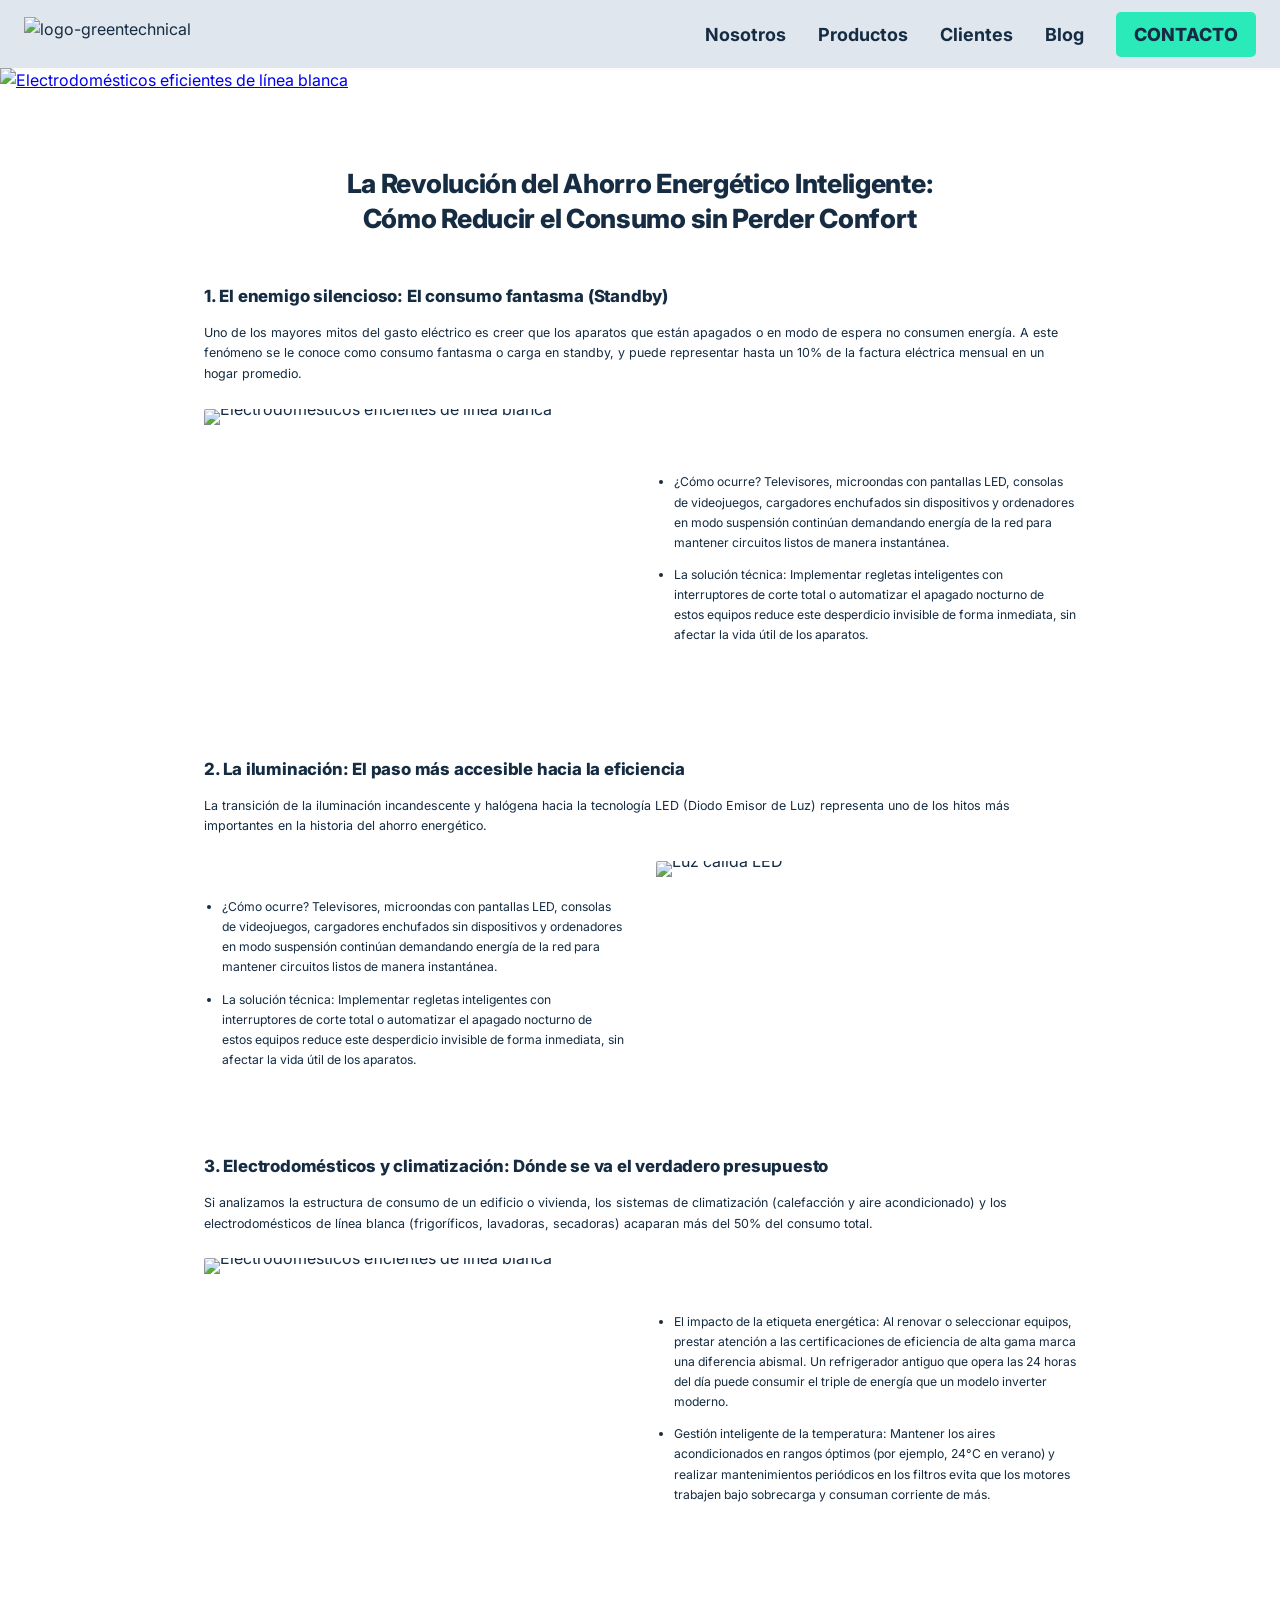
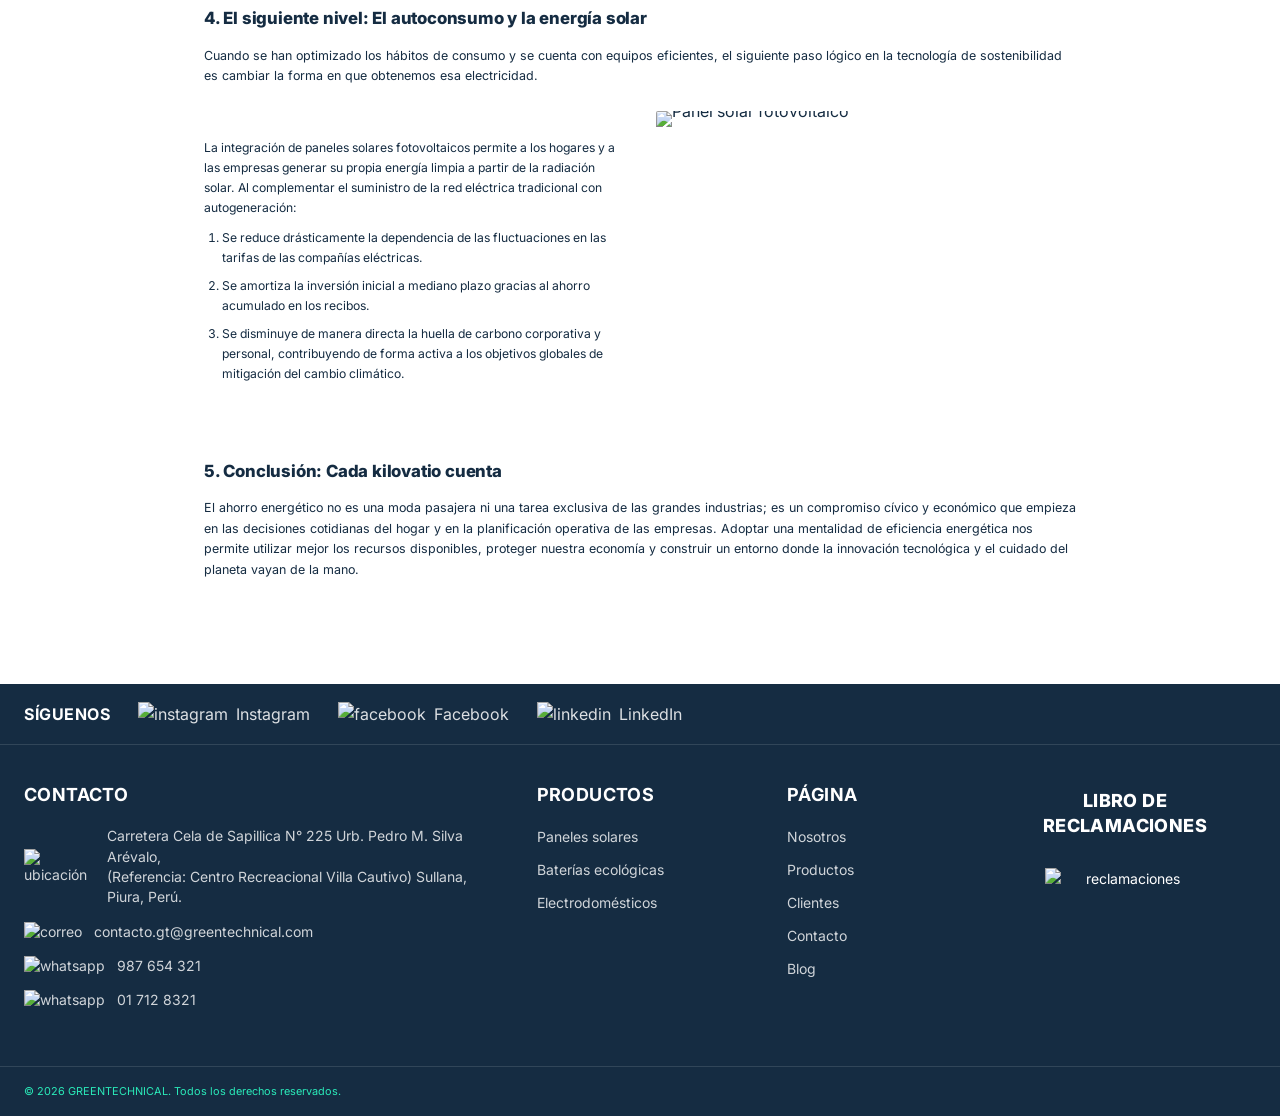
==== blog.html @ 056d5990 "Initial commit" ====
<!DOCTYPE html>
<html lang="es">
<head>
  <meta charset="UTF-8">
  <meta name="viewport" content="width=device-width, initial-scale=1.0">
  <title>GreenTechnical - Innovación Tecnológica Sostenible</title>
  <!-- Tipografía Google Fonts -->
  <link rel="preconnect" href="https://fonts.googleapis.com">
  <link rel="preconnect" href="https://fonts.gstatic.com" crossorigin>
  <link href="https://fonts.googleapis.com/css2?family=Inter:wght@300;400;500;600;700;800&display=swap" rel="stylesheet">
  <link rel="stylesheet" href="styles.css">
</head>
<body>

  <!-- ================= HEADER / NAVBAR ================= -->
  <header class="navbar">
    <div class="container navbar-content">
      <a href="index.html#logo" class="logo">
        <img src="img/LOGO-GT.png" alt="logo-greentechnical" class="logo">
      </a>

      <!-- Control Menú Hamburguesa (Solo CSS para Tablet/Mobile) -->
      <input type="checkbox" id="nav-toggle" class="nav-toggle" aria-label="Abrir menú de navegación">
      <label for="nav-toggle" class="nav-toggle-label">
        <span></span>
        <span></span>
        <span></span>
      </label>

      <nav class="nav-links">
        <a href="index.html#nosotros">Nosotros</a>
        <a href="index.html#productos">Productos</a>
        <a href="index.html#clientes">Clientes</a>
        <a href="#blog">Blog</a>
        <a href="index.html#contacto" class="btn-contacto-nav">CONTACTO</a>
      </nav>
    </div>
  </header>

<!-- ================= CONTENIDO PRINCIPAL DEL BLOG ================= -->
      <section>
          <a href="index.html#productos">
            <img src="img/BANNER.jpeg" alt="Electrodomésticos eficientes de línea blanca" class="banner-image">   
          </a>
      </section>
      <main class="blog-main">
        <article class="blog-container">

      <!-- Título Principal del Artículo -->
      <header class="blog-header">
        <h1 class="blog-title">
          La Revolución del Ahorro Energético Inteligente:<br>
          Cómo Reducir el Consumo sin Perder Confort
        </h1>
      </header>


      <!-- SECCIÓN 1: Imagen Izquierda / Texto Derecha -->
      <section class="blog-section">
        <h2 class="blog-subtitle">1. El enemigo silencioso: El consumo fantasma (Standby)</h2>
        <p class="blog-lead">
          Uno de los mayores mitos del gasto eléctrico es creer que los aparatos que están apagados o en modo de espera no consumen energía. A este fenómeno se le conoce como consumo fantasma o carga en standby, y puede representar hasta un 10% de la factura eléctrica mensual en un hogar promedio.
        </p>

        <div class="blog-row">
            <div class="blog-media">
            <img src="img/consumo-fantasma.png" alt="Electrodomésticos eficientes de línea blanca">
          </div>
          <div class="blog-text">
            <ul class="blog-list">
              <li>
                ¿Cómo ocurre? Televisores, microondas con pantallas LED, consolas de videojuegos, cargadores enchufados sin dispositivos y ordenadores en modo suspensión continúan demandando energía de la red para mantener circuitos listos de manera instantánea.
              </li>
              <li>
                La solución técnica: Implementar regletas inteligentes con interruptores de corte total o automatizar el apagado nocturno de estos equipos reduce este desperdicio invisible de forma inmediata, sin afectar la vida útil de los aparatos.
              </li>
            </ul>
          </div>
        </div>
      </section>

      <!-- SECCIÓN 2: Texto Izquierda / Imagen Derecha -->
      <section class="blog-section">
        <h2 class="blog-subtitle">2. La iluminación: El paso más accesible hacia la eficiencia</h2>
        <p class="blog-lead">
          La transición de la iluminación incandescente y halógena hacia la tecnología LED (Diodo Emisor de Luz) representa uno de los hitos más importantes en la historia del ahorro energético.
        </p>

        <div class="blog-row row-reverse-desktop">
          <div class="blog-text">
            <ul class="blog-list">
              <li>
                ¿Cómo ocurre? Televisores, microondas con pantallas LED, consolas de videojuegos, cargadores enchufados sin dispositivos y ordenadores en modo suspensión continúan demandando energía de la red para mantener circuitos listos de manera instantánea.
              </li>
              <li>
                La solución técnica: Implementar regletas inteligentes con interruptores de corte total o automatizar el apagado nocturno de estos equipos reduce este desperdicio invisible de forma inmediata, sin afectar la vida útil de los aparatos.
              </li>
            </ul>
          </div>

          <div class="blog-media">
            <!-- Composición de 3 paneles de temperatura de color LED (Cálida, Neutra, Fría) -->
            <div class="led-triptych" role="img" aria-label="Comparativa de iluminación LED cálida, neutra y fría">
              <div class="led-panel led-warm">
                <img src="img/3000K_vs_4000K_vs_6500K_cual_ofrece_una_mejor_iluminacion.webp" alt="Luz cálida LED">
            </div>
        </div>
      </section>

      <!-- SECCIÓN 3: Imagen Izquierda / Texto Derecha -->
      <section class="blog-section">
        <h2 class="blog-subtitle">3. Electrodomésticos y climatización: Dónde se va el verdadero presupuesto</h2>
        <p class="blog-lead">
          Si analizamos la estructura de consumo de un edificio o vivienda, los sistemas de climatización (calefacción y aire acondicionado) y los electrodomésticos de línea blanca (frigoríficos, lavadoras, secadoras) acaparan más del 50% del consumo total.
        </p>

        <div class="blog-row">
          <div class="blog-media">
            <img src="img/ELEC-GT.png" alt="Electrodomésticos eficientes de línea blanca">
          </div>
          <div class="blog-text">
            <ul class="blog-list">
              <li>
                El impacto de la etiqueta energética: Al renovar o seleccionar equipos, prestar atención a las certificaciones de eficiencia de alta gama marca una diferencia abismal. Un refrigerador antiguo que opera las 24 horas del día puede consumir el triple de energía que un modelo inverter moderno.
              </li>
              <li>
                Gestión inteligente de la temperatura: Mantener los aires acondicionados en rangos óptimos (por ejemplo, 24°C en verano) y realizar mantenimientos periódicos en los filtros evita que los motores trabajen bajo sobrecarga y consuman corriente de más.
              </li>
            </ul>
          </div>
        </div>
      </section>

      <!-- SECCIÓN 4: Texto Izquierda / Imagen Derecha -->
      <section class="blog-section">
        <h2 class="blog-subtitle">4. El siguiente nivel: El autoconsumo y la energía solar</h2>
        <p class="blog-lead">
          Cuando se han optimizado los hábitos de consumo y se cuenta con equipos eficientes, el siguiente paso lógico en la tecnología de sostenibilidad es cambiar la forma en que obtenemos esa electricidad.
        </p>

        <div class="blog-row row-reverse-desktop">
          <div class="blog-text">
            <p class="blog-subtext">
              La integración de paneles solares fotovoltaicos permite a los hogares y a las empresas generar su propia energía limpia a partir de la radiación solar. Al complementar el suministro de la red eléctrica tradicional con autogeneración:
            </p>
            <ol class="blog-ordered-list">
              <li>
                Se reduce drásticamente la dependencia de las fluctuaciones en las tarifas de las compañías eléctricas.
              </li>
              <li>
                Se amortiza la inversión inicial a mediano plazo gracias al ahorro acumulado en los recibos.
              </li>
              <li>
                Se disminuye de manera directa la huella de carbono corporativa y personal, contribuyendo de forma activa a los objetivos globales de mitigación del cambio climático.
              </li>
            </ol>
          </div>

          <div class="blog-media">
            <img src="img/PS-GT.png" alt="Panel solar fotovoltaico">
          </div>
        </div>
      </section>

      <!-- SECCIÓN 5: Conclusión -->
      <section class="blog-section blog-conclusion">
        <h2 class="blog-subtitle">5. Conclusión: Cada kilovatio cuenta</h2>
        <p class="blog-lead">
          El ahorro energético no es una moda pasajera ni una tarea exclusiva de las grandes industrias; es un compromiso cívico y económico que empieza en las decisiones cotidianas del hogar y en la planificación operativa de las empresas. Adoptar una mentalidad de eficiencia energética nos permite utilizar mejor los recursos disponibles, proteger nuestra economía y construir un entorno donde la innovación tecnológica y el cuidado del planeta vayan de la mano.
        </p>
      </section>

    </article>
  </main>

  <!-- ================= FOOTER ================= -->
  <footer class="footer">
    <!-- Barra Social Superior -->
    <div class="footer-social-bar">
      <div class="container social-bar-content">
        <span class="siguenos-label">SÍGUENOS</span>

        <div class="social-links-group">
          <a href="#" class="social-link">
            <span class="social-icon-box">
              <img src="img/icons-web/ig.png" alt="instagram">
            </span>
            Instagram
          </a>

          <a href="#" class="social-link">
            <span class="social-icon-box">
              <img src="img/icons-web/fb.png" alt="facebook">
            </span>
            Facebook
          </a>

          <a href="#" class="social-link">
            <span class="social-icon-box">
              <img src="img/icons-web/lin.png" alt="linkedin">
            </span>
            LinkedIn
          </a>
        </div>
      </div>
    </div>

    <!-- Cuerpo Principal del Footer -->
    <div class="container footer-main">
      <!-- Columna 1: Contacto -->
      <div class="footer-col footer-col-contact">
        <h4>CONTACTO</h4>
        <ul class="contact-list">
          <li>
            <img src="img/icons-web/location.png" alt="ubicación" class="contact-icon">
            <a href="https://www.google.com/maps/search/+Carretera+Cela+de+Sapillica+N°+225+Urb.+Pedro+M.+Silva+Arévalo/@-4.7765306,-79.9876727,16z/data=!3m1!4b1?entry=ttu&g_ep=EgoyMDI2MTAyMC4wIKXMDSoASAFQAw%3D%3D">
              Carretera Cela de Sapillica N° 225 Urb. Pedro M. Silva Arévalo,<br>
              (Referencia: Centro Recreacional Villa Cautivo) Sullana, Piura, Perú.
            </a>
          </li>
          <li>
            <img src="img/icons-web/mail.png" alt="correo" class="contact-icon">
            <a href="mailto:contacto.gt@greentechnical.com">contacto.gt@greentechnical.com</a>
          </li>
          <li>
            <img src="img/icons-web/wp.png" alt="whatsapp" class="contact-icon">
            <a href="https://api.whatsapp.com/send?phone=51997412505">987 654 321</a>
          </li>
          <li>
            <img src="img/icons-web/phone.png" alt="whatsapp" class="contact-icon">
            <a>01 712 8321</a>
          </li>
        </ul>
      </div>

      <!-- Columna 2: Productos -->
      <div class="footer-col">
        <h4>PRODUCTOS</h4>
        <ul class="footer-links">
          <li><a href="index.html#productos">Paneles solares</a></li>
          <li><a href="index.html#productos">Baterías ecológicas</a></li>
          <li><a href="index.html#productos">Electrodomésticos</a></li>
        </ul>
      </div>

      <!-- Columna 3: Página -->
      <div class="footer-col">
        <h4>PÁGINA</h4>
        <ul class="footer-links">
          <li><a href="index.html#nosotros">Nosotros</a></li>
          <li><a href="index.html#productos">Productos</a></li>
          <li><a href="index.html#clientes">Clientes</a></li>
          <li><a href="index.html#contacto">Contacto</a></li>
          <li><a href="blog.html">Blog</a></li>
        </ul>
      </div>

      <!-- Columna 4: Libro de Reclamaciones -->
      <div class="footer-col footer-reclamaciones">
        <a href="#" class="reclamaciones-box">
          <span class="reclamaciones-title">LIBRO DE<br>RECLAMACIONES</span>
          <img src="img/icons-web/r-book.png" alt="reclamaciones" class="book-img">
        </a>
      </div>
    </div>

      <!-- Barra Inferior Copyright -->
      <div class="footer-bottom">
        <div class="container">
          <p class="copyright">© 2026 GREENTECHNICAL. Todos los derechos reservados.</p>
        </div>
      </div>
  </footer>

</body>
</html>
---- styles.css ----
/* ================= RESET Y VARIABLES ================= */
:root {
  --bg-navbar: #dfe6ed;
  --navy-dark: #152C42;
  --navy-primary: #152C42;
  --cyan-title: #1A73E9;
  --mint-accent: #2AEAB9;
  --mint-hover: #2AEAB9;
  --text-dark: #152C42;
  --text-muted: #4b5563;
  --border-card: #e5e7eb;
  --border-input: #9ca3af;
  --white: #ffffff;
}

* {
  margin: 0;
  padding: 0;
  box-sizing: border-box;
}

html {
  scroll-behavior: smooth;
}

body {
  font-family: 'Inter', -apple-system, BlinkMacSystemFont, sans-serif;
  color: var(--text-dark);
  background-color: var(--white);
  line-height: 1.5;
  -webkit-font-smoothing: antialiased;
  overflow-x: hidden;
}

.container {
  width: 100%;
  max-width: 1440px;
  margin: 0 auto;
  padding: 0 24px;
}

/* ================= HEADER / NAVBAR ================= */
.navbar {
  background-color: var(--bg-navbar);
  height: 68px;
  display: flex;
  align-items: center;
  position: sticky;
  top: 0;
  z-index: 1000;
  box-shadow: 0 1px 4px rgba(0, 0, 0, 0.04);
}

.navbar-content {
  display: flex;
  justify-content: space-between;
  align-items: center;
  position: static;
}

.logo {
  height: 34px;
  display: flex;
  align-items: center;
  gap: 10px;
  text-decoration: none;
  color: var(--navy-primary);
  z-index: 1002;
}

/* Ocultar controles hamburguesa en Desktop */
.nav-toggle {
  display: none;
}

.nav-toggle-label {
  display: none;
  flex-direction: column;
  justify-content: space-between;
  width: 28px;
  height: 20px;
  cursor: pointer;
  z-index: 1002;
}

.nav-toggle-label span {
  display: block;
  width: 100%;
  height: 2.5px;
  background-color: var(--navy-primary);
  border-radius: 2px;
  transition: transform 0.3s ease, opacity 0.3s ease;
}

.nav-links {
  display: flex;
  align-items: center;
  gap: 32px;
}

.nav-links a {
  text-decoration: none;
  color: var(--navy-primary);
  font-size: 1.125rem;
  font-weight: 700;
  transition: color 0.2s ease;
}

.nav-links a:hover {
  color: var(--cyan-title);
}

.btn-contacto-nav {
  background-color: var(--mint-accent);
  color: var(--navy-primary) !important;
  font-weight: 800 !important;
  font-size: 1.125rem !important;
  padding: 9px 18px;
  border-radius: 5px;
  letter-spacing: 0.3px;
}

.btn-contacto-nav:active {
  background-color: var(--cyan-title);
  color: var(--bg-navbar) !important;
}

/* ================= PÁGINA PRINCIPAL ================= */
.hero {
  position: relative;
  height: 540px;
  background-image: url('img/PORTADA\ GT.jpg');
  background-size: cover;
  background-position: center 25%;
  display: flex;
  align-items: flex-end;
  padding-bottom: 95px;
}

.hero-overlay {
  position: absolute;
  inset: 0;
  background: linear-gradient(
    to bottom,
    rgba(15, 23, 42, 0.25) 0%,
    rgba(15, 23, 42, 0.68) 65%,
    rgba(15, 23, 42, 0.85) 100%
  );
}

.hero-content {
  position: relative;
  z-index: 2;
  color: var(--white);
}

.hero-content h1 {
  font-size: 2rem;
  font-weight: 800;
  letter-spacing: 0.5px;
  margin-bottom: 14px;
  text-transform: uppercase;
}

.hero-content p {
  font-size: 1.125rem;
  font-weight: 400;
  line-height: 1.55;
  max-width: 920px;
  color: rgba(255, 255, 255, 0.92);
}

/* ================= SECCIONES GENERALES ================= */
.section {
  padding: 64px 0 36px;
}

.section-title {
  text-align: center;
  font-size: 1.375rem;
  font-weight: 800;
  color: var(--navy-primary);
  text-transform: uppercase;
  letter-spacing: 0.4px;
  margin-bottom: 42px;
}

/* ================= PRODUCTOS ================= */
.productos-grid {
  display: grid;
  grid-template-columns: repeat(3, 1fr);
  gap: 32px;
}

.producto-card {
  background: var(--white);
  border: 1px solid var(--border-card);
  border-radius: 16px;
  overflow: hidden;
  box-shadow: 0 6px 18px rgba(0, 0, 0, 0.06);
  display: flex;
  flex-direction: column;
  transition: transform 0.25s ease, box-shadow 0.25s ease;
}

.producto-card:hover {
  transform: translateY(-4px);
  box-shadow: 0 12px 24px rgba(0, 0, 0, 0.1);
}

.producto-img-wrapper {
  width: 100%;
  height: 400px;
  overflow: hidden;
  background-color: #f3f4f6;
}

.producto-img-wrapper img {
  width: 100%;
  height: 100%;
  object-fit: cover;
  display: block;
}

.producto-body {
  padding: 22px 24px 26px;
  text-align: center;
  display: flex;
  flex-direction: column;
  flex-grow: 1;
  align-items: center;
}

.producto-title {
  font-size: 1.125rem;
  font-weight: 700;
  color: var(--cyan-title);
  text-transform: uppercase;
  margin-bottom: 12px;
  letter-spacing: 0.3px;
}

.producto-desc {
  font-size: 1rem;
  color: var(--text-muted);
  line-height: 1.48;
  margin-bottom: 20px;
  flex-grow: 1;
}

.btn-cotizar {
  display: inline-block;
  background-color: var(--navy-primary);
  color: var(--white);
  text-decoration: none;
  font-size: 1rem;
  font-weight: 600;
  padding: 7px 34px;
  border-radius: 10px;
}

.btn-cotizar:hover {
  background-color: var(--cyan-title);
}

/* ================= CLIENTES ================= */
.clientes-section {
  padding-top: 56px;
  padding-bottom: 30px;
}

.clientes-logos {
  display: grid;
  grid-template-columns: repeat(6, 1fr);
  align-items: center;
  gap: 20px;
}

.cliente-item {
  display: flex;
  justify-content: center;
  align-items: center;
}

.client-img {
  width: 100%;
  height: 100%;
  opacity: 30%;
}

.client-img:hover {
  opacity: 100%;
}


/* ================= CONTACTO ================= */
.contacto-section {
  padding-top: 52px;
  padding-bottom: 0;
}

.contacto-wrapper {
  display: grid;
  grid-template-columns: 1fr 1fr;
  gap: 48px;
  align-items: end;
}

.contacto-form-col {
  padding-bottom: 56px;
}

.contacto-intro {
  font-size: 1rem;
  color: var(--text-muted);
  line-height: 1.48;
  margin-bottom: 22px;
}

.contacto-form .form-group {
  margin-bottom: 16px;
}

.contacto-form label {
  display: block;
  font-size: 0.875rem;
  font-weight: 700;
  color: #111827;
  margin-bottom: 6px;
}

.contacto-form input,
.contacto-form textarea {
  width: 100%;
  border: 1px solid var(--border-input);
  border-radius: 2px;
  padding: 8px 10px;
  font-family: inherit;
  font-size: 0.875rem;
  color: var(--text-dark);
  outline: none;
  transition: border-color 0.2s ease;
}

.contacto-form input {
  height: 32px;
}

.contacto-form textarea {
  resize: vertical;
  min-height: 96px;
}

.contacto-form input:focus,
.contacto-form textarea:focus {
  border-color: var(--navy-primary);
}

.btn-enviar {
  margin-top: 6px;
  background-color: var(--mint-accent);
  color: var(--navy-primary);
  font-family: inherit;
  font-size: 1rem;
  font-weight: 700;
  border: none;
  border-radius: 4px;
  padding: 9px 28px;
  cursor: pointer;
  transition: background-color 0.2s ease;
}

.btn-enviar:hover {
  background-color: var(--mint-hover);
}

.btn-enviar:active {
  background-color: var(--navy-primary);
  color: var(--bg-navbar);
}

.contacto-img-col {
  display: flex;
  justify-content: center;
  align-items: flex-end;
}

.asesora-img {
  width: 100%;
  height: 600px;
  object-fit: cover;
  object-position: top center;
  display: block;
  border-radius: 8px 8px 0 0;
}

/* ================= BLOG ================= */
.banner-image {
  width: 100%;
  overflow: hidden;
  padding: 0px 0 32px;
}

.blog-main {
  padding: 0px 0 80px;
}

.blog-container {
  width: 100%;
  max-width: 920px;
  margin: 0 auto;
  padding: 0 24px;
}

.blog-header {
  text-align: center;
  margin-bottom: 48px;
}

.blog-title {
  font-size: 1.65rem;
  font-weight: 800;
  color: var(--blue-blog-title);
  line-height: 1.32;
  letter-spacing: -0.3px;
  padding-top: 36px;
}

.blog-section {
  margin-bottom: 48px;
}

.blog-conclusion {
  margin-bottom: 12px;
}

.blog-subtitle {
  font-size: 1.05rem;
  font-weight: 800;
  color: var(--text-dark);
  margin-bottom: 14px;
  letter-spacing: -0.2px;
}

.blog-lead {
  font-size: 0.78rem;
  color: var(--text-body);
  line-height: 1.65;
  margin-bottom: 24px;
}

/* Filas de 2 columnas (Imagen + Texto) */
.blog-row {
  display: grid;
  grid-template-columns: 1fr 1fr;
  gap: 32px;
  align-items: center;
}

.blog-media {
  width: 100%;
  border-radius: 2px;
  overflow: hidden;
  line-height: 0;
}

.blog-media img,
.ghost-illustration {
  width: 100%;
  height: 300px;
  object-fit: cover;
  display: block;
}

/* Composición de 3 paneles de bombillas LED (Sección 2) */
.led-triptych {
  display: grid;
  grid-template-columns: repeat(1, 1fr);
  height: 245px;
  width: 100%;
  overflow: hidden;
}

.led-panel {
  position: relative;
  height: 100%;
  overflow: hidden;
  border-right: 1px solid rgba(255, 255, 255, 0.25);
}

.led-panel:last-child {
  border-right: none;
}

.led-panel img {
  width: 100%;
  height: 100%;
  object-fit: cover;
  object-position: center;
}

/* Bloques de texto y listas */
.blog-text {
  font-size: 0.76rem;
  color: var(--text-body);
  line-height: 1.65;
}

.blog-subtext {
  margin-bottom: 10px;
}

.blog-list {
  list-style-type: disc;
  padding-left: 18px;
}

.blog-list li {
  margin-bottom: 12px;
}

.blog-list li:last-child {
  margin-bottom: 0;
}

.blog-ordered-list {
  list-style-type: decimal;
  padding-left: 18px;
}

.blog-ordered-list li {
  margin-bottom: 8px;
}

.blog-ordered-list li:last-child {
  margin-bottom: 0;
}

/* ================= FOOTER ================= */
.footer {
  background-color: var(--navy-dark);
  color: var(--white);
  font-size: 0.875rem;
}

.footer-social-bar {
  border-bottom: 1px solid rgba(255, 255, 255, 0.12);
  padding: 18px 0;
}

.social-bar-content {
  display: flex;
  align-items: center;
  gap: 28px;
}

.social-links-group {
  display: flex;
  align-items: center;
  gap: 28px;
}

.siguenos-label {
  font-weight: 700;
  font-size: 1rem;
  letter-spacing: 0.5px;
}

.social-link {
  display: flex;
  align-items: center;
  gap: 8px;
  color: rgba(255, 255, 255, 0.85);
  text-decoration: none;
  font-size: 1rem;
  transition: color 0.2s ease;
}

.social-link:hover {
  color: var(--mint-accent);
}

.social-icon-box {
  display: inline-flex;
  align-items: center;
  justify-content: center;
}

.footer-main {
  padding: 36px 24px 42px;
  display: grid;
  grid-template-columns: 2.2fr 1fr 0.8fr 1.2fr;
  gap: 32px;
  align-items: start;
}

.footer-col h4 {
  font-size: 1.125rem;
  font-weight: 700;
  letter-spacing: 0.4px;
  margin-bottom: 18px;
  color: var(--white);
}

.contact-list,
.footer-links {
  list-style: none;
}

.contact-list li {
  display: flex;
  align-items:center;
  gap: 12px;
  margin-bottom: 14px;
  color: rgba(255, 255, 255, 0.8);
  line-height: 1.45;
}

.contact-icon {
  align-items: center;
}

.contact-list a,
.footer-links a {
  color: rgba(255, 255, 255, 0.8);
  text-decoration: none;
  transition: color 0.2s ease;
}

.contact-list a:hover,
.footer-links a:hover {
  color: var(--mint-accent);
}

.footer-links li {
  margin-bottom: 12px;
}

.footer-reclamaciones {
  display: flex;
  justify-content: center;
  align-items: center;
  padding-top: 8px;
}

.reclamaciones-box {
  display: flex;
  flex-direction: column;
  align-items: center;
  text-decoration: none;
  color: var(--white);
  text-align: center;
}

.reclamaciones-title {
  font-size: 1.125rem;
  font-weight: 800;
  line-height: 1.35;
  letter-spacing: 0.4px;
  margin-bottom: 10px;
}

.book-img {
  width: 160px;
  height: auto;
  margin: 20px;
}

.footer-bottom {
  border-top: 1px solid rgba(255, 255, 255, 0.12);
  padding: 16px 0;
  font-size: 0.68rem;
  color: rgba(255, 255, 255, 0.65);
}

.copyright {
  color: var(--mint-accent);
}

/* ==========================================================================
   MEDIA QUERIES: TABLET CONVENCIONAL (768px - 1024px) Y MOBILE (<= 576px)
   ========================================================================== */

/* 1. TABLET HORIZONTAL / PANTALLAS MEDIANAS (Hasta 1024px) */
@media (max-width: 1024px) {
  .container {
    padding: 0 32px;
  }

  .nav-links {
    gap: 24px;
  }

  .hero {
    height: 460px;
    padding-bottom: 70px;
  }

  .productos-grid {
    gap: 22px;
  }

  .producto-img-wrapper {
    height: 200px;
  }

  .contacto-wrapper {
    gap: 32px;
  }

  .asesora-img {
    height: 420px;
  }

  .footer-main {
    padding: 36px 32px 42px;
    grid-template-columns: 1.8fr 1fr 0.8fr 1.1fr;
    gap: 24px;
  }
}

/* 2. TABLET VERTICAL / IPAD (Hasta 820px) */
@media (max-width: 820px) {
  /* Activación de Menú Hamburguesa en Tablet Vertical */
  .nav-toggle-label {
    display: flex;
  }

  .nav-links {
    position: absolute;
    top: 68px;
    left: 0;
    right: 0;
    background-color: var(--bg-navbar);
    flex-direction: column;
    align-items: center;
    gap: 0;
    padding: 0;
    max-height: 0;
    overflow: hidden;
    transition: max-height 0.35s ease, padding 0.35s ease, box-shadow 0.35s ease;
    border-top: 1px solid rgba(27, 50, 71, 0.08);
  }

  .nav-links a {
    width: 100%;
    text-align: center;
    padding: 14px 24px;
    font-size: 0.95rem;
    border-bottom: 1px solid rgba(27, 50, 71, 0.05);
  }

  .btn-contacto-nav {
    width: auto !important;
    margin: 14px 0 18px;
    padding: 10px 32px;
    font-size: 0.85rem !important;
  }

  /* Estado abierto del menú hamburguesa */
  .nav-toggle:checked ~ .nav-links {
    max-height: 340px;
    padding: 8px 0 12px;
    box-shadow: 0 10px 20px rgba(0, 0, 0, 0.1);
  }

  /* Animación del ícono hamburguesa a "X" */
  .nav-toggle:checked ~ .nav-toggle-label span:nth-child(1) {
    transform: translateY(8.7px) rotate(45deg);
  }
  .nav-toggle:checked ~ .nav-toggle-label span:nth-child(2) {
    opacity: 0;
  }
  .nav-toggle:checked ~ .nav-toggle-label span:nth-child(3) {
    transform: translateY(-8.7px) rotate(-45deg);
  }

  /* Hero en Tablet */
  .hero {
    height: 420px;
    padding-bottom: 56px;
    background-position: center 20%;
  }

  .hero-content h1 {
    font-size: 1.75rem;
  }

  .hero-content p {
    font-size: 0.88rem;
  }

  /* Secciones */
  .section {
    padding: 52px 0 28px;
  }

  .section-title {
    font-size: 1.25rem;
    margin-bottom: 34px;
  }

  /* Productos: 2 columnas arriba y la 3ra centrada abajo */
  .productos-grid {
    grid-template-columns: repeat(2, 1fr);
    gap: 24px;
  }

  .producto-card:nth-child(3) {
    grid-column: 1 / -1;
    max-width: calc(50% - 12px);
    margin: 0 auto;
    width: 100%;
  }

  /* Clientes: 3 columnas x 2 filas */
  .clientes-logos {
    grid-template-columns: repeat(3, 1fr);
    row-gap: 28px;
  }

  /* Contacto: Apilado centrado en Tablet */
  .contacto-wrapper {
    grid-template-columns: 1fr;
    gap: 16px;
  }

  .contacto-form-col {
    max-width: 580px;
    margin: 0 auto;
    width: 100%;
    padding-bottom: 24px;
  }

  .contacto-form input {
    height: 38px;
  }

  .asesora-img {
    max-width: 380px;
    height: 400px;
  }

  /* Footer: Cuadrícula 2x2 en Tablet */
  .footer-main {
    grid-template-columns: 1.4fr 1fr;
    row-gap: 36px;
    column-gap: 32px;
  }

  .footer-reclamaciones {
    justify-content: flex-start;
  }
}

/* 3. MOBILE / SMARTPHONES (Hasta 576px) */
@media (max-width: 576px) {
  .container {
    padding: 0 20px;
  }

  .navbar {
    height: 62px;
  }

  .nav-links {
    top: 62px;
  }

  .logo-icon {
    width: 30px;
    height: 30px;
  }

  /* Hero en Mobile */
  .hero {
    height: 380px;
    padding-bottom: 38px;
    background-position: 60% center;
  }

  .hero-content h1 {
    font-size: 1.45rem;
    margin-bottom: 10px;
  }

  .hero-content p {
    font-size: 0.82rem;
    line-height: 1.5;
  }

  /* Títulos y espaciado en Mobile */
  .section {
    padding: 42px 0 24px;
  }

  .section-title {
    font-size: 1.15rem;
    margin-bottom: 26px;
  }

  /*Productos*/

  .producto-desc {
  font-size: 0.875rem;
  }

  .producto-title {
  font-size: 0.875rem;
  }

  /* Productos: 1 columna al 100% en Mobile */
  .productos-grid {
    grid-template-columns: 1fr;
    gap: 20px;
  }

  .producto-card:nth-child(3) {
    grid-column: auto;
    max-width: 100%;
  }

  .producto-img-wrapper {
    height: 210px;
  }

  .btn-cotizar {
    width: 100%;
    max-width: 200px;
    padding: 9px 24px;
    font-size: 0.8rem;
  }

  .blog-container {
  padding: 0 24px;
  }

  .banner-image {
  display: none;
  }

  /* Clientes: 2 columnas x 3 filas en Mobile */
  .clientes-logos {
    grid-template-columns: repeat(2, 1fr);
    gap: 20px;
  }

  .client-svg {
    max-width: 120px;
    height: 46px;
  }

  /* Contacto en Mobile */
  .contacto-intro {
    font-size: 0.8rem;
    text-align: left;
  }

  .contacto-form input {
    height: 40px;
    font-size: 0.9rem;
  }

  .btn-enviar {
    width: 100%;
    padding: 12px 28px;
    font-size: 0.85rem;
  }

  .asesora-img {
    display: none;
  }

  @media (max-width: 820px) {
  /* 1. Forzamos a que la fila pase de 2 columnas a 1 sola columna */
  .blog-row,
  .blog-row.row-reverse-desktop {
    grid-template-columns: 1fr !important;
    gap: 20px;
  }

  /* 2. Aseguramos que el texto vaya siempre arriba (1) y la imagen abajo (2) */
  .blog-row .blog-text {
    order: 1 !important;
  }

  .blog-row .blog-media {
    order: 2 !important;
  }

  /* 3. Ajustamos la altura de la imagen para que luzca proporcional en móvil */
  .blog-media img,
  .ghost-illustration,
  .led-triptych {
    width: 100%;
    height: 220px;
    border-radius: 6px;
  }
}

  /* Footer en Mobile */
  .social-bar-content {
    flex-direction: column;
    align-items: center;
    gap: 12px;
  }

  .social-links-group {
    flex-wrap: wrap;
    justify-content: center;
    gap: 20px;
  }

  .footer-main {
    grid-template-columns: 1fr;
    padding: 32px 20px;
    gap: 28px;
    text-align: center;
  }

  .contact-list li {
    flex-direction: column;
    align-items: center;
    text-align: center;
    gap: 6px;
  }

  .footer-reclamaciones {
    justify-content: center;
    padding-top: 4px;
  }

  .footer-bottom {
    text-align: center;
  }
}
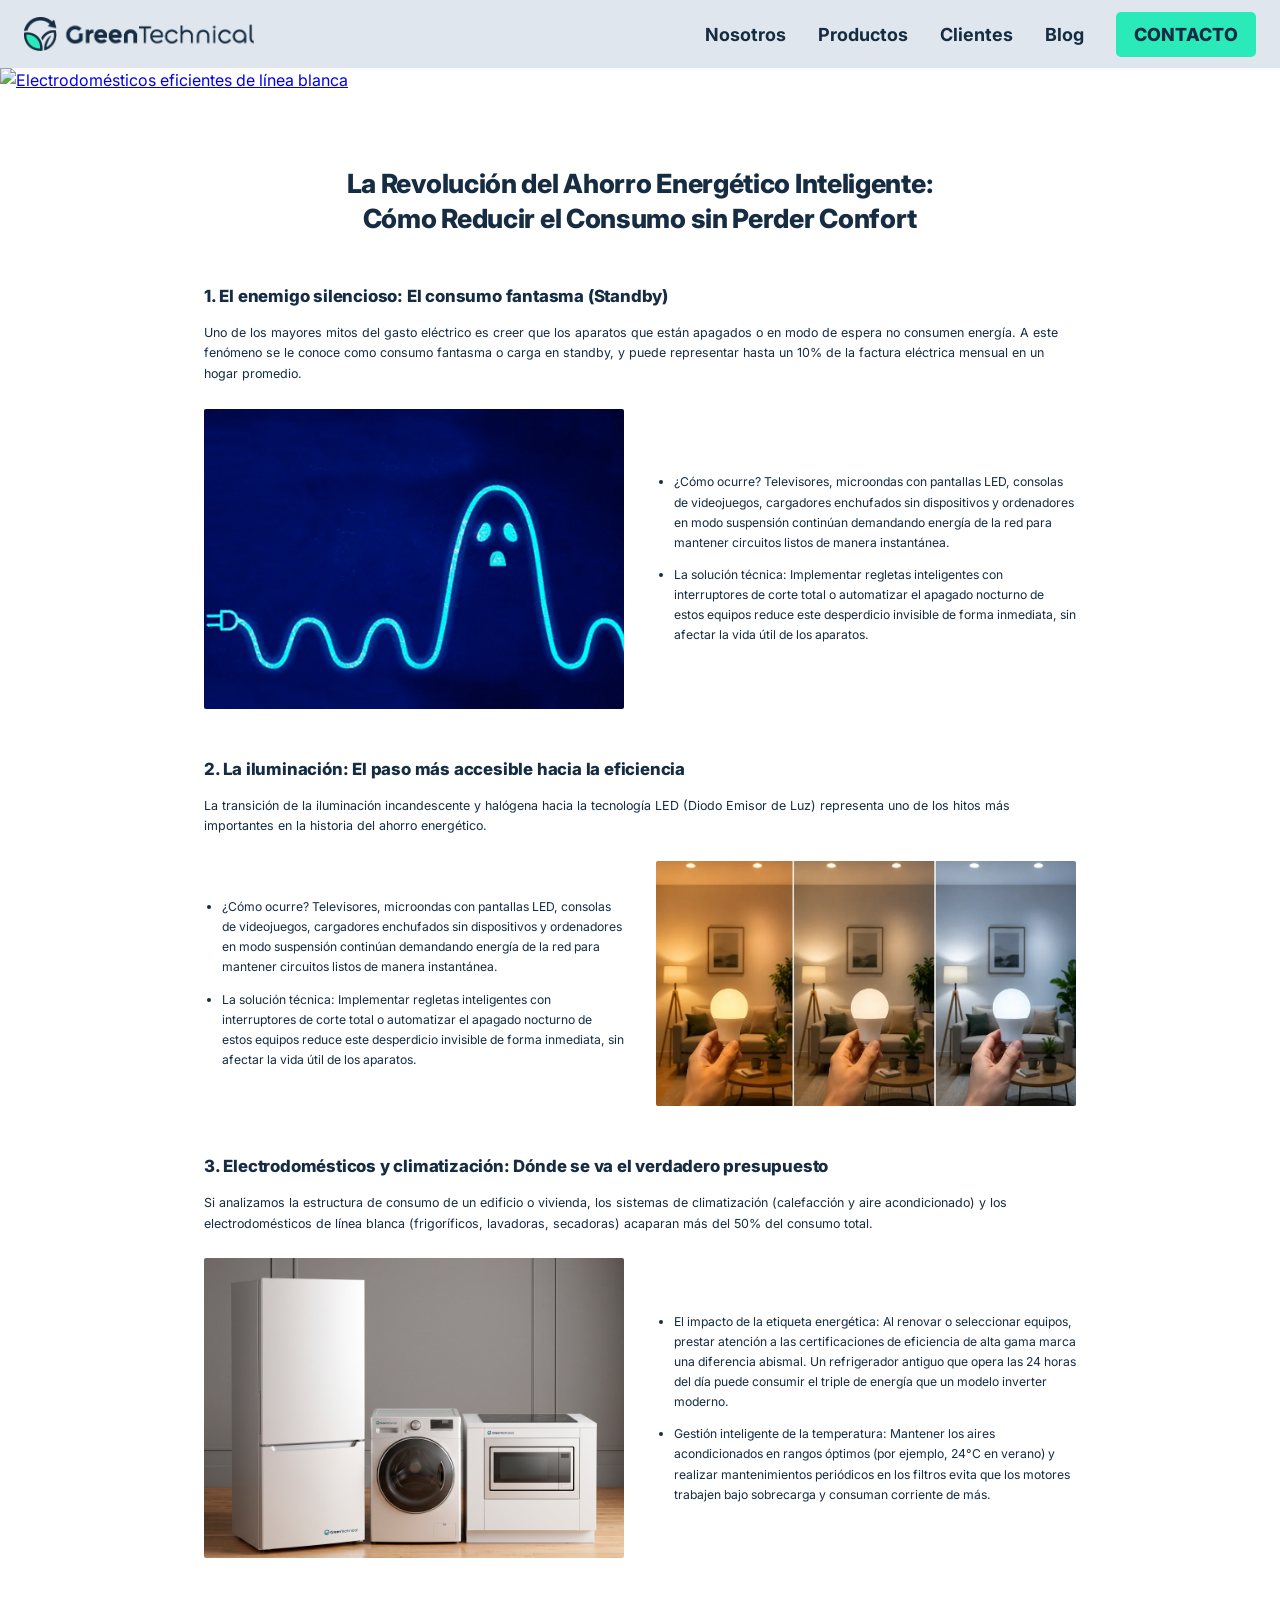
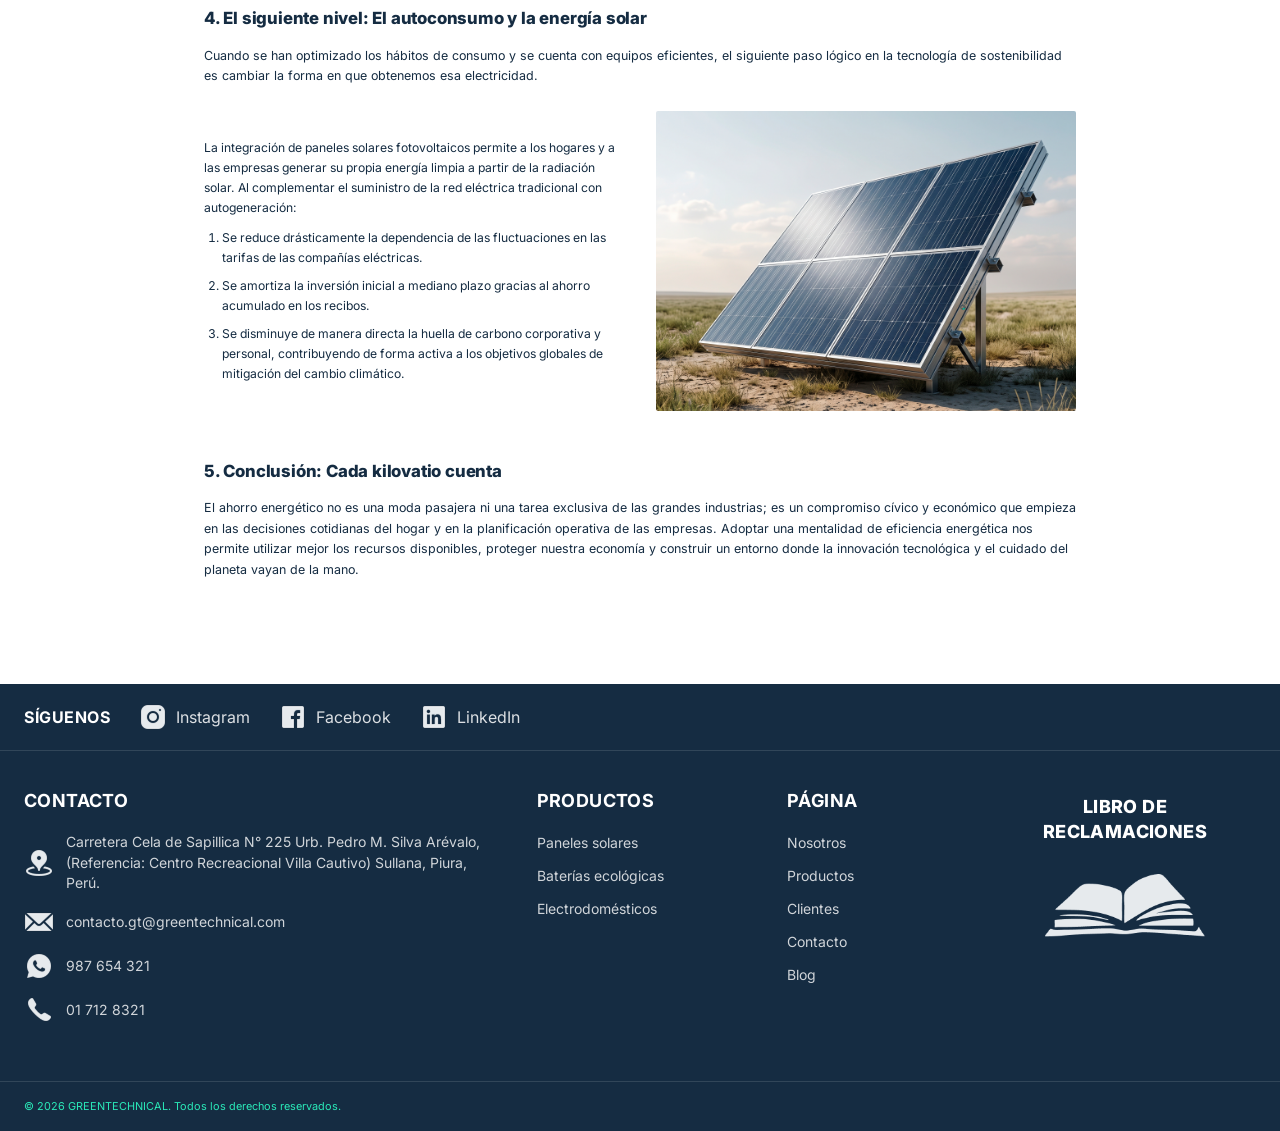
==== commit b676a73a: "Add files via upload" ====
--- a/blog.html
+++ b/blog.html
@@ -16,7 +16,7 @@
   <header class="navbar">
     <div class="container navbar-content">
       <a href="index.html#logo" class="logo">
-        <img src="img/LOGO-GT.png" alt="logo-greentechnical" class="logo">
+        <img src="img/logo-gt.png" alt="logo-greentechnical" class="logo">
       </a>
 
       <!-- Control Menú Hamburguesa (Solo CSS para Tablet/Mobile) -->
@@ -102,7 +102,7 @@
             <!-- Composición de 3 paneles de temperatura de color LED (Cálida, Neutra, Fría) -->
             <div class="led-triptych" role="img" aria-label="Comparativa de iluminación LED cálida, neutra y fría">
               <div class="led-panel led-warm">
-                <img src="img/3000K_vs_4000K_vs_6500K_cual_ofrece_una_mejor_iluminacion.webp" alt="Luz cálida LED">
+                <img src="img/luces.webp" alt="Iluminación LED">
             </div>
         </div>
       </section>
@@ -116,7 +116,7 @@
 
         <div class="blog-row">
           <div class="blog-media">
-            <img src="img/ELEC-GT.png" alt="Electrodomésticos eficientes de línea blanca">
+            <img src="img/electro.png" alt="Electrodomésticos eficientes de línea blanca">
           </div>
           <div class="blog-text">
             <ul class="blog-list">
@@ -157,7 +157,7 @@
           </div>
 
           <div class="blog-media">
-            <img src="img/PS-GT.png" alt="Panel solar fotovoltaico">
+            <img src="img/paneles-solares.png" alt="Panel solar fotovoltaico">
           </div>
         </div>
       </section>
--- a/styles.css
+++ b/styles.css
@@ -129,7 +129,7 @@
 .hero {
   position: relative;
   height: 540px;
-  background-image: url('img/PORTADA\ GT.jpg');
+  background-image: url('img/portada-gt.jpg');
   background-size: cover;
   background-position: center 25%;
   display: flex;
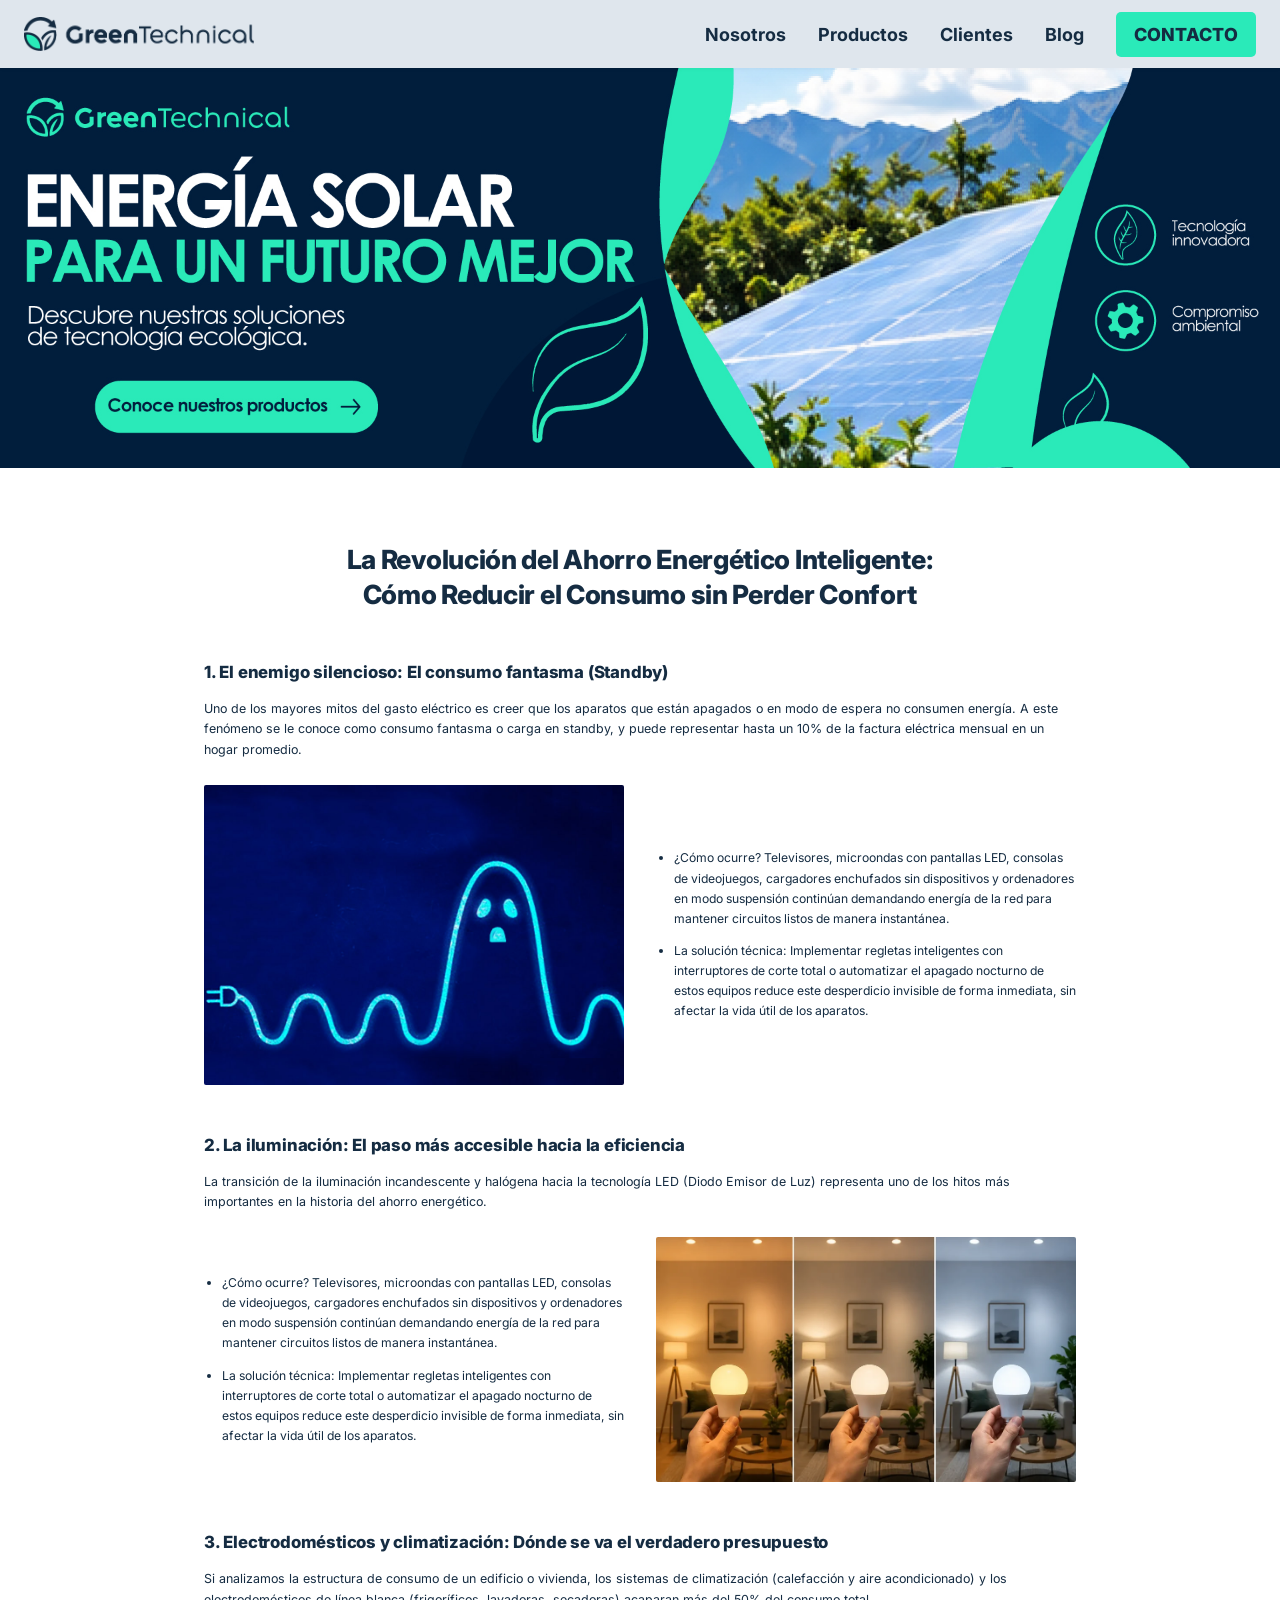
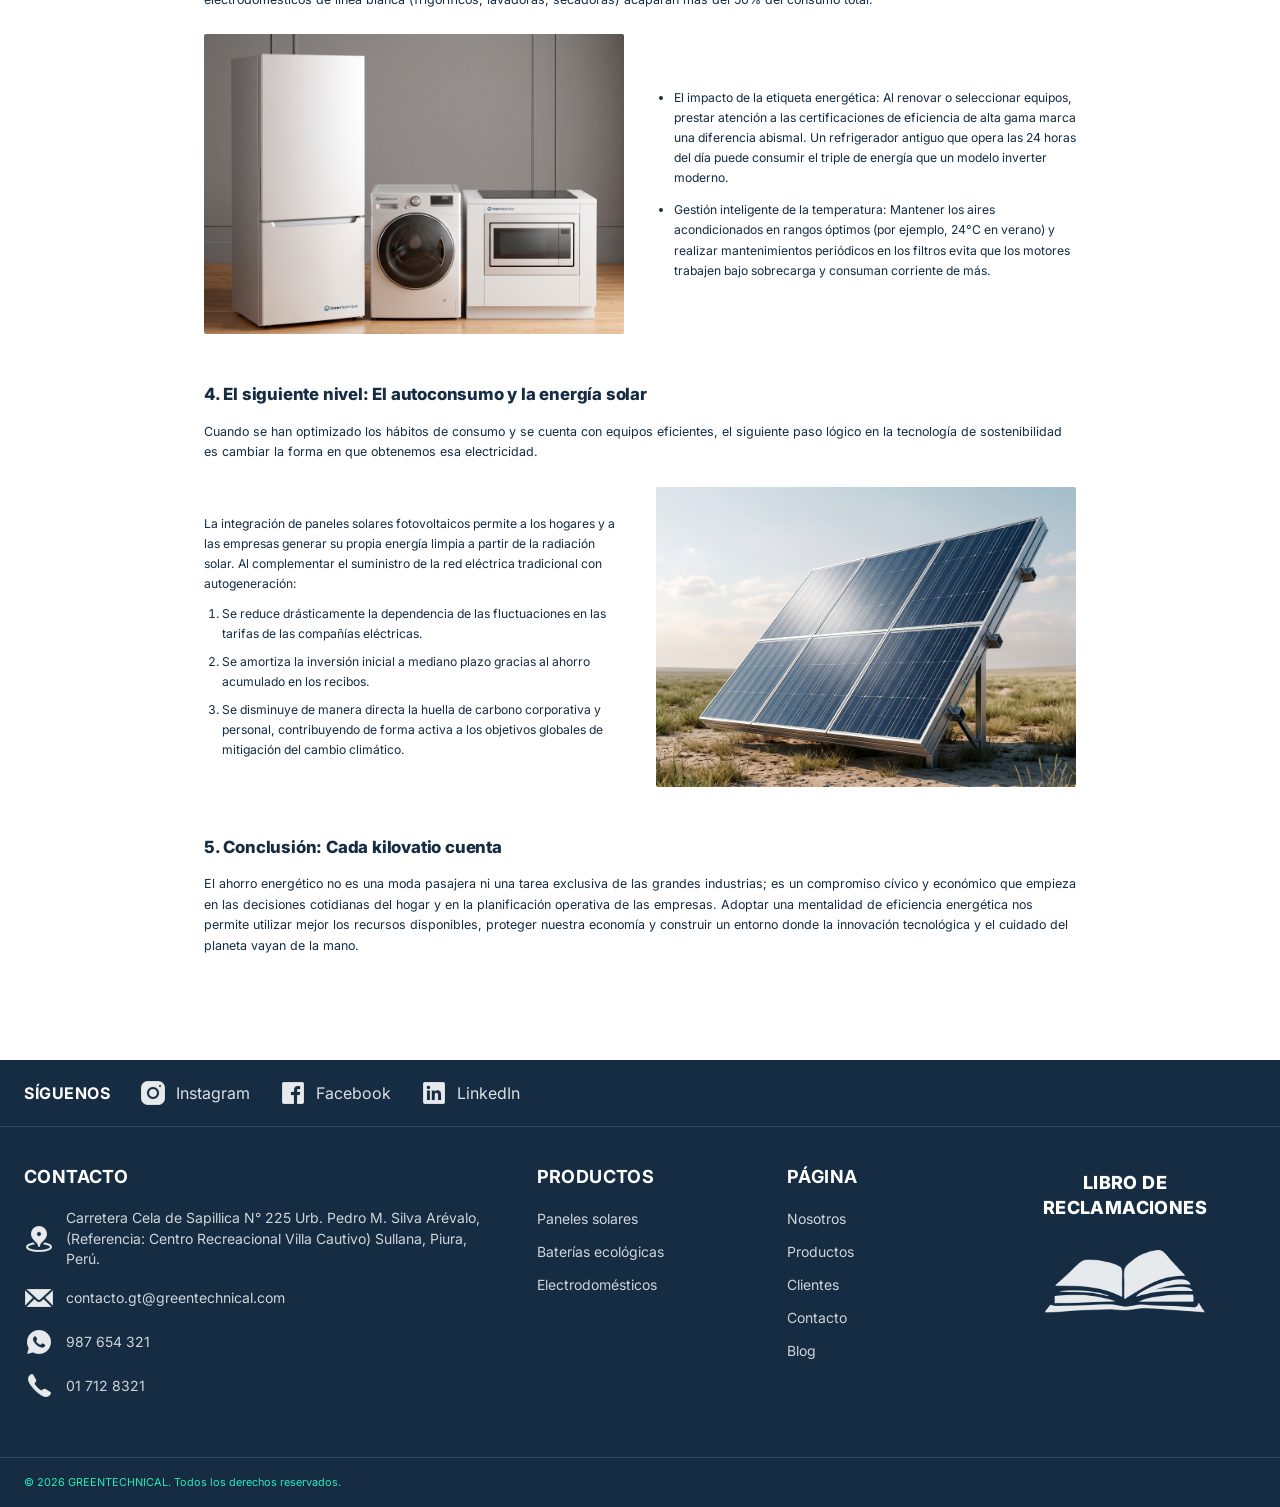
==== commit ad6b4942: "Add files via upload" ====
--- a/blog.html
+++ b/blog.html
@@ -40,7 +40,7 @@
 <!-- ================= CONTENIDO PRINCIPAL DEL BLOG ================= -->
       <section>
           <a href="index.html#productos">
-            <img src="img/BANNER.jpeg" alt="Electrodomésticos eficientes de línea blanca" class="banner-image">   
+            <img src="img/banner.jpeg" alt="Electrodomésticos eficientes de línea blanca" class="banner-image">   
           </a>
       </section>
       <main class="blog-main">
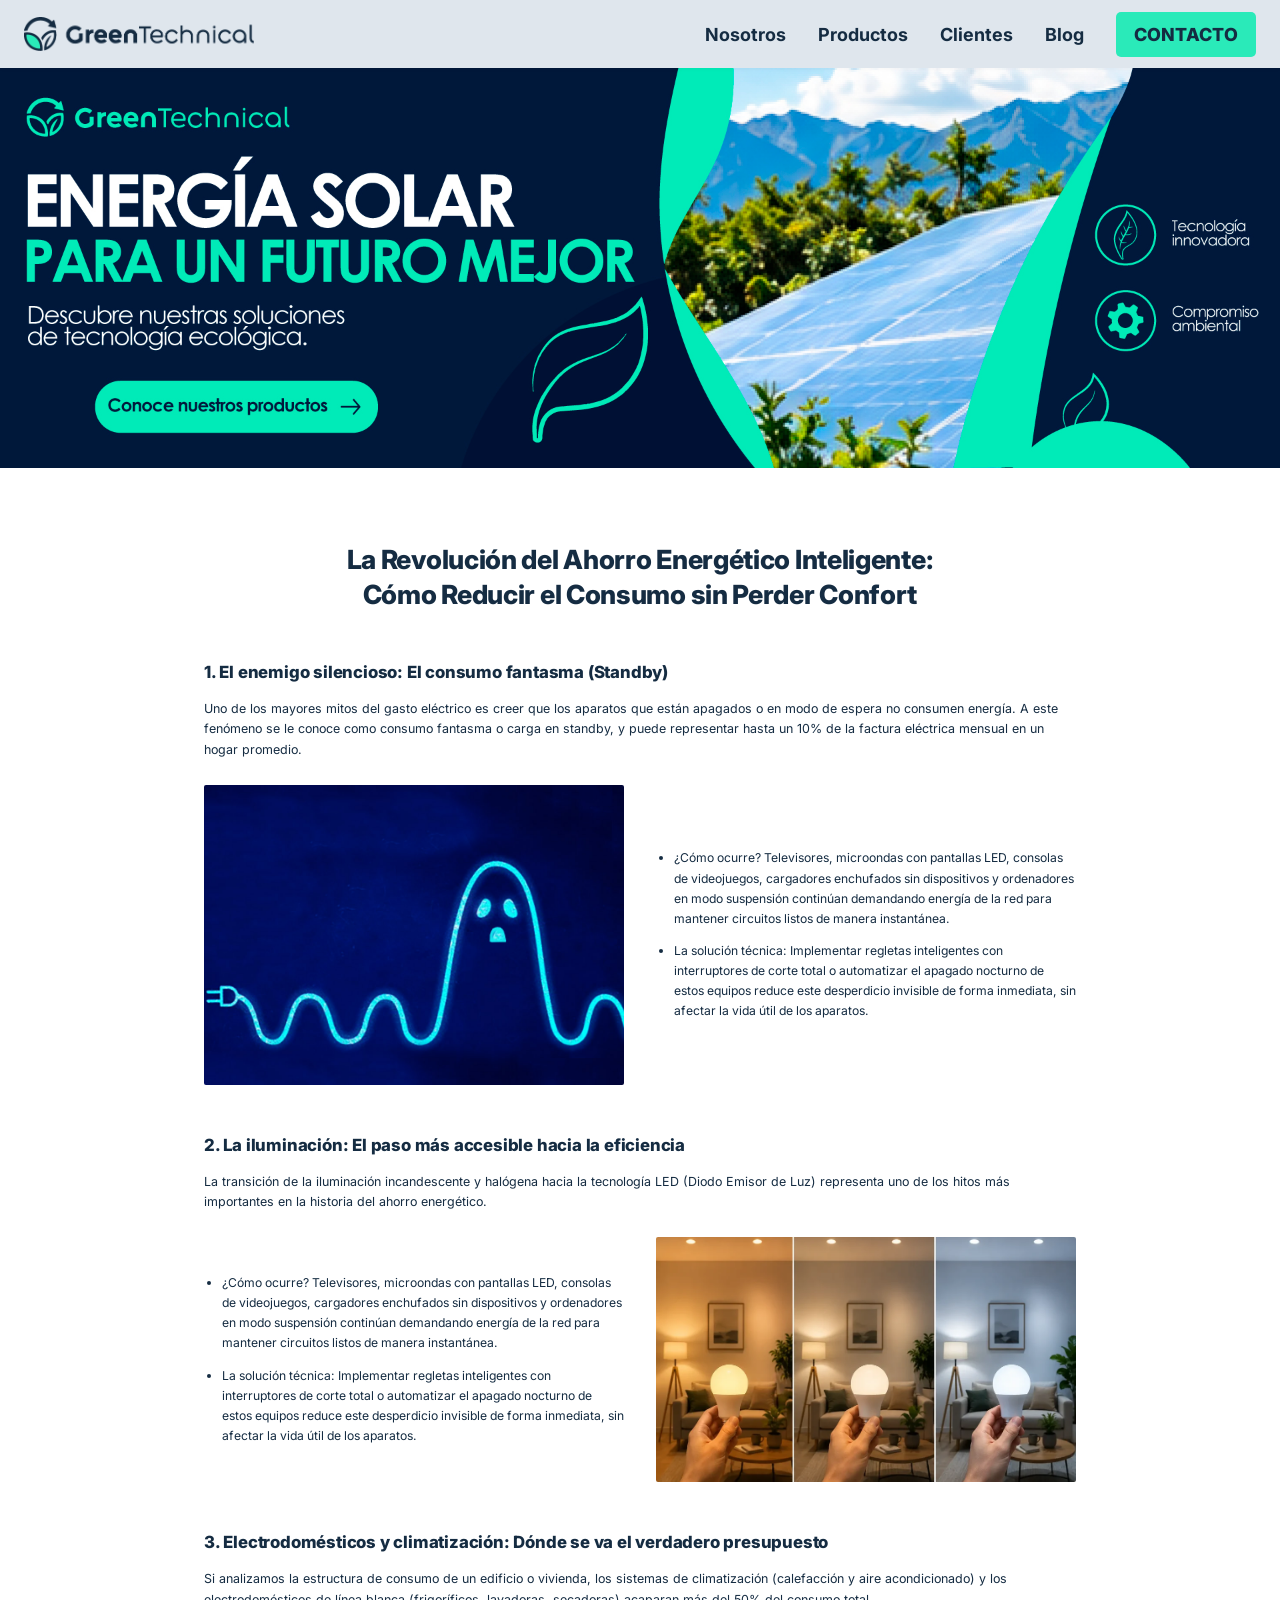
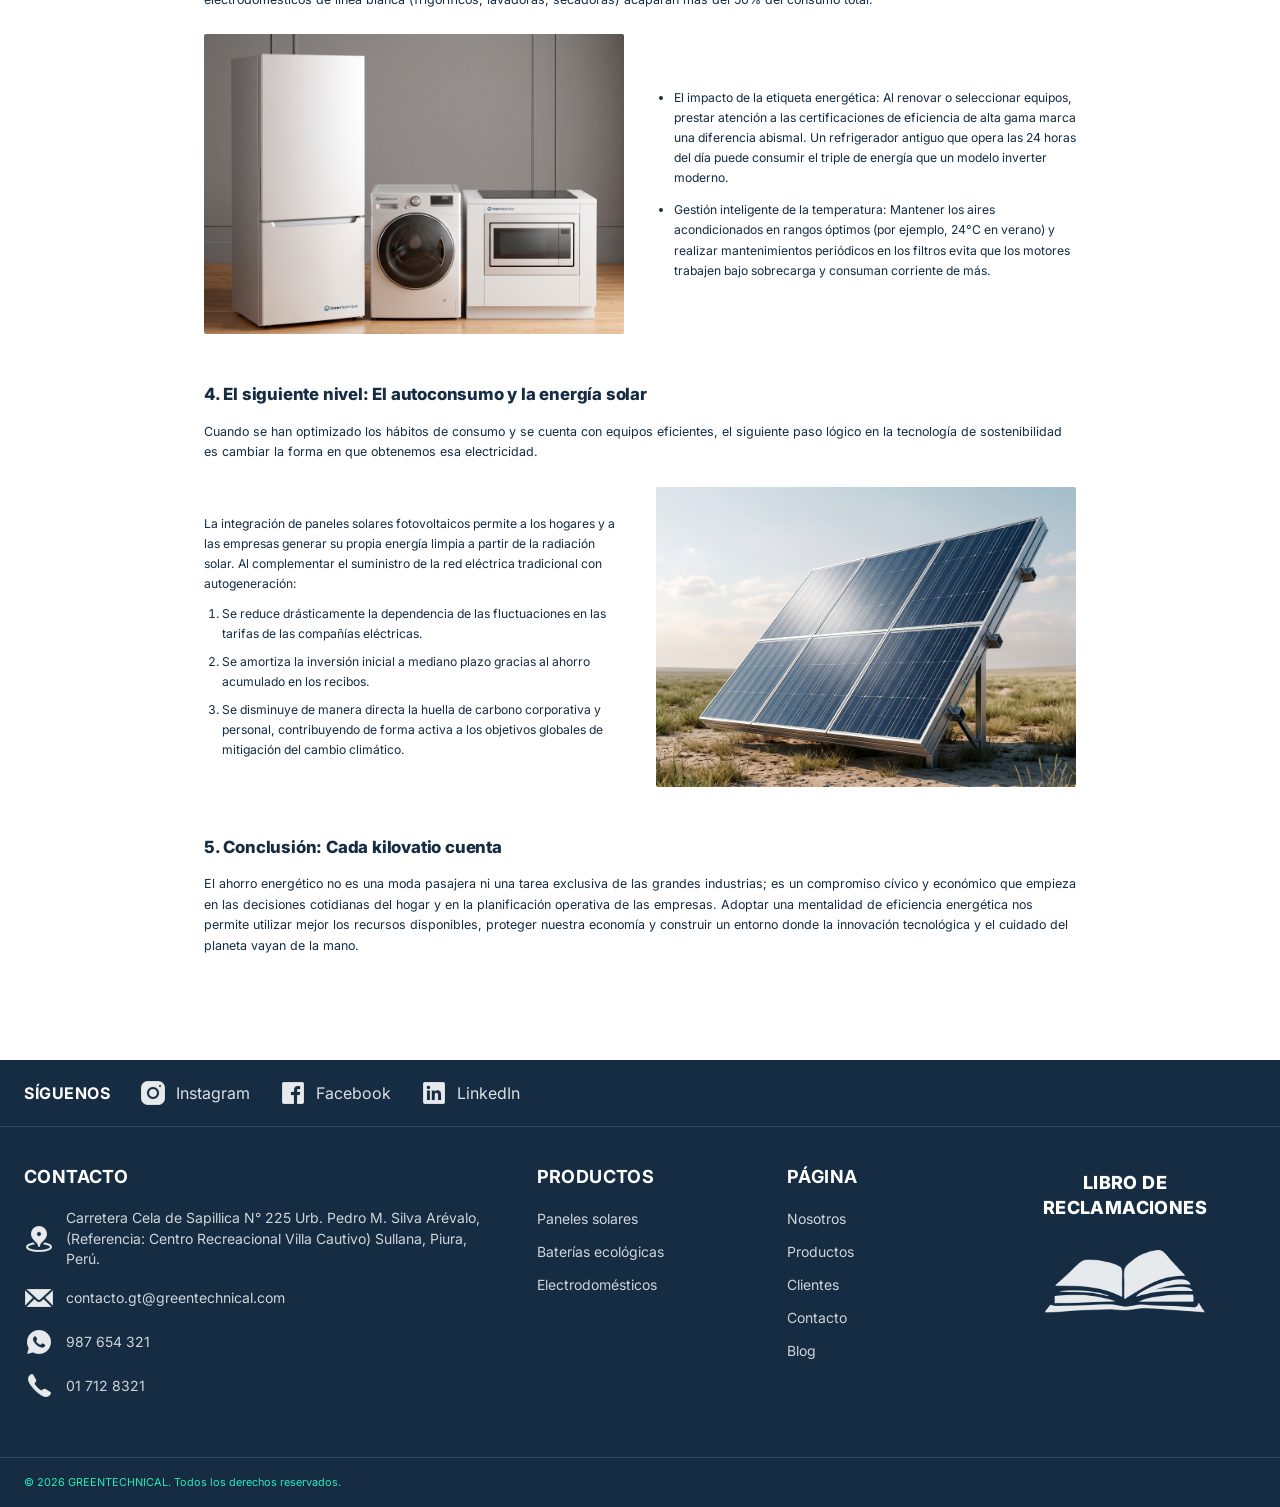
==== commit 65e6673c: "Add files via upload" ====
--- a/blog.html
+++ b/blog.html
@@ -40,7 +40,7 @@
 <!-- ================= CONTENIDO PRINCIPAL DEL BLOG ================= -->
       <section>
           <a href="index.html#productos">
-            <img src="img/banner.jpeg" alt="Electrodomésticos eficientes de línea blanca" class="banner-image">   
+            <img src="img/banner.png" alt="Electrodomésticos eficientes de línea blanca" class="banner-image">   
           </a>
       </section>
       <main class="blog-main">
